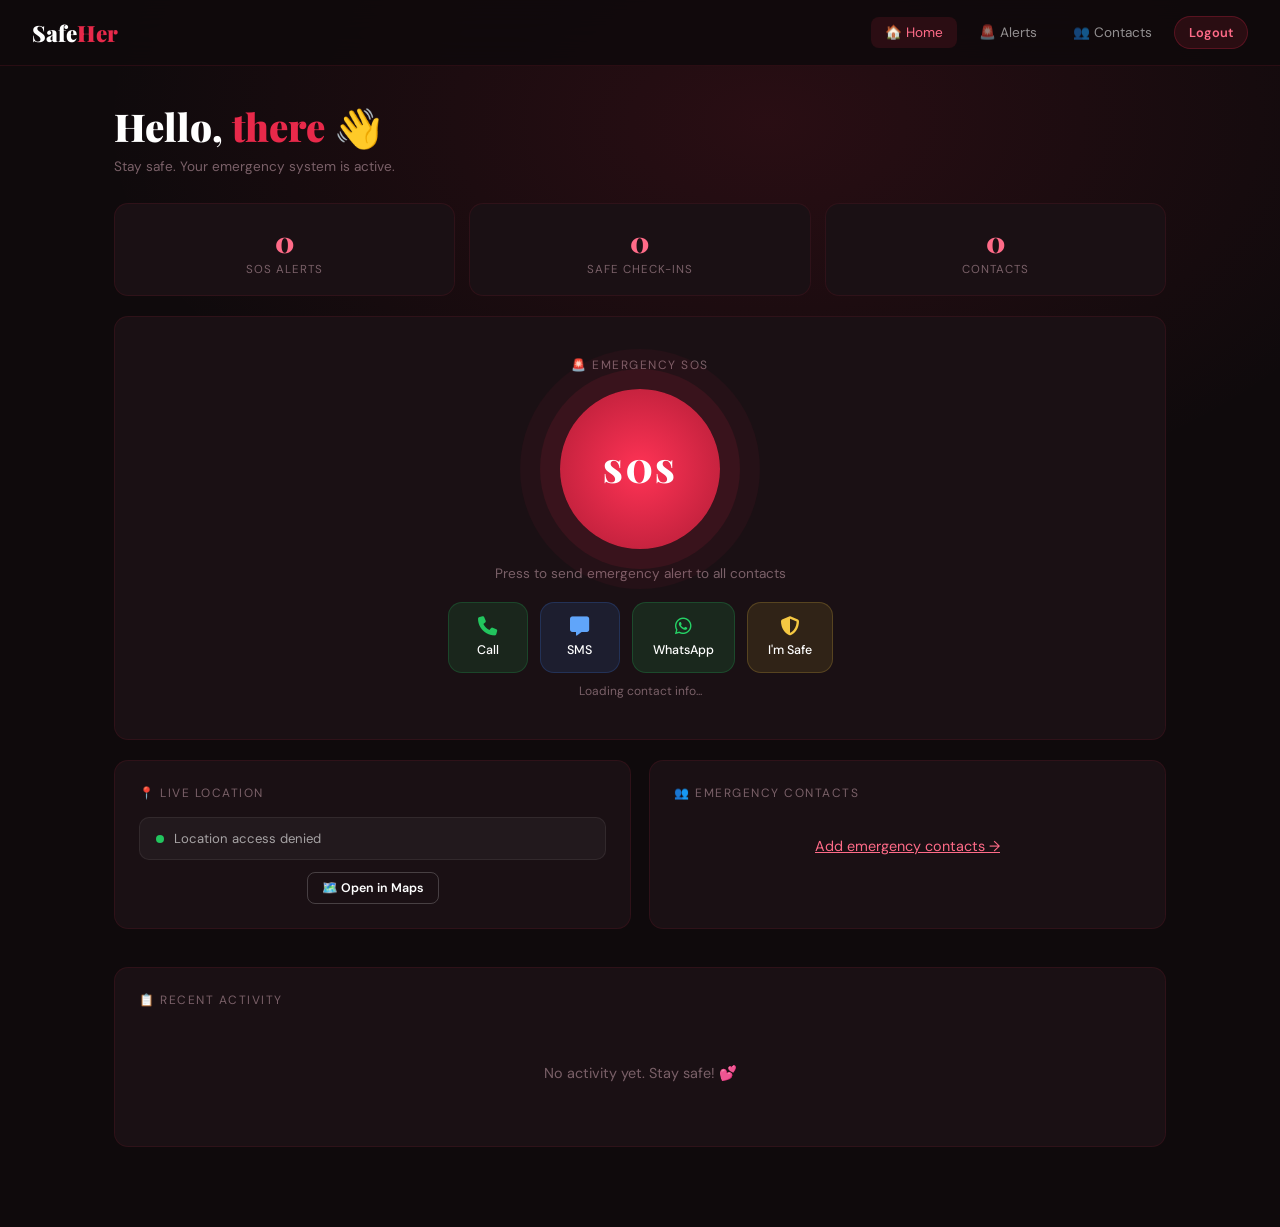
==== src/main/resources/static/index.html @ 032921e8 "SafeHer final year project" ====
<!DOCTYPE html>
<html lang="en">
<head>
<meta charset="UTF-8"/>
<meta name="viewport" content="width=device-width, initial-scale=1.0"/>
<title>SafeHer — Dashboard</title>
<link rel="stylesheet" href="style.css"/>
<link rel="stylesheet" href="https://cdnjs.cloudflare.com/ajax/libs/font-awesome/6.5.0/css/all.min.css"/>
<style>
  body {
    background:
      radial-gradient(ellipse 80% 50% at 60% 10%, rgba(232,41,74,.12) 0%, transparent 65%),
      var(--night);
  }
  .sos-btn {
    width: 160px; height: 160px; border-radius: 50%;
    background: radial-gradient(circle, #ff3355 0%, var(--rose-dk) 100%);
    border: none; cursor: pointer; color: var(--white);
    font-family: 'Playfair Display', serif; font-size: 2rem; font-weight: 900;
    letter-spacing: 3px;
    box-shadow: 0 0 0 20px rgba(232,41,74,.1), 0 0 0 40px rgba(232,41,74,.05);
    transition: all .2s; position: relative;
    animation: pulseRing 2.5s ease-in-out infinite;
  }
  .sos-btn:hover  { transform: scale(1.06); }
  .sos-btn:active { transform: scale(.96); }
  .sos-btn.sending { background: radial-gradient(circle,#f59e0b,#d97706); animation: none; }
  .sos-btn.sent    { background: radial-gradient(circle,#22c55e,#16a34a); animation: none; }

  .action-pills { display: flex; gap: 12px; justify-content: center; flex-wrap: wrap; margin-top: 8px; }
  .action-pill {
    display: flex; flex-direction: column; align-items: center; gap: 6px;
    padding: 14px 20px; border-radius: 14px; border: none; cursor: pointer;
    font-family: 'DM Sans', sans-serif; font-size: .78rem; font-weight: 500;
    color: var(--white); transition: all .2s; min-width: 80px;
  }
  .action-pill i { font-size: 1.2rem; }
  .pill-call  { background: rgba(34,197,94,.12);  border: 1px solid rgba(34,197,94,.2); }
  .pill-call:hover { background: rgba(34,197,94,.22); transform: translateY(-2px); }
  .pill-sms   { background: rgba(59,130,246,.12); border: 1px solid rgba(59,130,246,.2); }
  .pill-sms:hover { background: rgba(59,130,246,.22); transform: translateY(-2px); }
  .pill-wa    { background: rgba(37,211,102,.12); border: 1px solid rgba(37,211,102,.2); }
  .pill-wa:hover { background: rgba(37,211,102,.22); transform: translateY(-2px); }
  .pill-safe  { background: rgba(245,200,66,.1);  border: 1px solid rgba(245,200,66,.2); }
  .pill-safe:hover { background: rgba(245,200,66,.2); transform: translateY(-2px); }

  .stats-row { display: grid; grid-template-columns: repeat(3,1fr); gap: 14px; margin-bottom: 20px; }
  .stat-card { background: var(--card); border: 1px solid rgba(232,41,74,.1); border-radius: var(--radius); padding: 18px 16px; text-align: center; }
  .stat-num  { font-family: 'Playfair Display', serif; font-size: 1.8rem; font-weight: 900; color: var(--rose-lt); }
  .stat-lbl  { font-size: .72rem; color: var(--muted); text-transform: uppercase; letter-spacing: 1px; margin-top: 2px; }

  .location-bar { display: flex; align-items: center; gap: 10px; padding: 12px 16px; background: rgba(255,255,255,.04); border: 1px solid rgba(255,255,255,.07); border-radius: 10px; font-size: .82rem; color: rgba(255,255,255,.6); }
  .loc-dot { width: 8px; height: 8px; border-radius: 50%; background: var(--green); flex-shrink: 0; animation: blink 1.5s infinite; }

  .dash-grid { display: grid; grid-template-columns: 1fr 1fr; gap: 18px; }
  @media(max-width:640px) { .dash-grid { grid-template-columns: 1fr; } .stats-row { grid-template-columns: 1fr 1fr 1fr; } }
</style>
</head>
<body>

<nav class="nav">
  <div class="nav-logo">Safe<span>Her</span></div>
  <div class="nav-links">
    <a href="index.html"    class="nav-link active">🏠 <span>Home</span></a>
    <a href="alerts.html"   class="nav-link">🚨 <span>Alerts</span></a>
    <a href="contacts.html" class="nav-link">👥 <span>Contacts</span></a>
    <button class="btn btn-danger btn-sm" onclick="logout()">Logout</button>
  </div>
</nav>

<div class="page-wrap">

  <!-- Welcome -->
  <div style="margin-bottom:28px;animation:fadeUp .6s ease both">
    <h1 style="font-size:clamp(1.6rem,4vw,2.4rem)">Hello, <span style="color:var(--rose)" id="userName">there</span> 👋</h1>
    <p class="text-muted" style="margin-top:6px">Stay safe. Your emergency system is active.</p>
  </div>

  <!-- Stats -->
  <div class="stats-row" style="animation:fadeUp .6s .1s ease both;opacity:0;animation-fill-mode:forwards">
    <div class="stat-card"><div class="stat-num" id="statAlerts">0</div><div class="stat-lbl">SOS Alerts</div></div>
    <div class="stat-card"><div class="stat-num" id="statCheckins">0</div><div class="stat-lbl">Safe Check-ins</div></div>
    <div class="stat-card"><div class="stat-num" id="statContacts">0</div><div class="stat-lbl">Contacts</div></div>
  </div>

  <!-- SOS Card -->
  <div class="card" style="text-align:center;padding:40px 24px;animation:fadeUp .6s .2s ease both;opacity:0;animation-fill-mode:forwards">
    <div class="card-title">🚨 Emergency SOS</div>
    <div style="margin-bottom:16px">
      <button class="sos-btn" id="sosBtn" onclick="sendSOS()">SOS</button>
    </div>
    <p style="font-size:.85rem;color:var(--muted);margin-bottom:20px" id="sosStatus">
      Press to send emergency alert to all contacts
    </p>

    <!-- Action Pills — now using REAL contact phone -->
    <div class="action-pills">
      <button class="action-pill pill-call" onclick="callContact()">
        <i class="fa fa-phone" style="color:#22c55e"></i>Call
      </button>
      <button class="action-pill pill-sms" onclick="sendSMS()">
        <i class="fa fa-message" style="color:#60a5fa"></i>SMS
      </button>
      <button class="action-pill pill-wa" onclick="sendWhatsApp()">
        <i class="fa-brands fa-whatsapp" style="color:#25D366"></i>WhatsApp
      </button>
      <!-- ✅ NEW: I'm Safe check-in button -->
      <button class="action-pill pill-safe" onclick="doSafeCheckin()">
        <i class="fa fa-shield-halved" style="color:#f5c842"></i>I'm Safe
      </button>
    </div>
    <p style="font-size:.75rem;color:var(--muted);margin-top:10px" id="contactHint">Loading contact info...</p>
  </div>

  <!-- Bottom grid -->
  <div class="dash-grid" style="animation:fadeUp .6s .3s ease both;opacity:0;animation-fill-mode:forwards">

    <!-- Location -->
    <div class="card">
      <div class="card-title">📍 Live Location</div>
      <div class="location-bar" id="locationBar">
        <div class="loc-dot"></div>
        <span id="locationText">Getting your location...</span>
      </div>
      <div style="margin-top:12px;text-align:center">
        <a id="mapLink" href="#" target="_blank" class="btn btn-outline btn-sm" style="border-radius:8px;font-size:.78rem;display:inline-flex">
          🗺️ Open in Maps
        </a>
      </div>
    </div>

    <!-- Quick contacts -->
    <div class="card">
      <div class="card-title">👥 Emergency Contacts</div>
      <div id="quickContacts">
        <div class="empty-state" style="padding:20px">
          <a href="contacts.html" style="color:var(--rose-lt)">Add emergency contacts →</a>
        </div>
      </div>
    </div>

    <!-- Recent alerts + checkins -->
    <div class="card" style="grid-column:1/-1">
      <div class="card-title">📋 Recent Activity</div>
      <div id="recentActivity"><div class="empty-state">No activity yet. Stay safe! 💕</div></div>
    </div>

  </div>
</div>

<div class="toast" id="toast"></div>

<script>
const API      = 'http://10.195.40.223:8086';
const userId   = localStorage.getItem('userId')   || 1;
const userName = localStorage.getItem('userName') || 'there';

// ── State ─────────────────────────────────────────────────────
let currentLat     = null;
let currentLng     = null;
let firstContactPhone = null;  // ✅ stores real contact phone from API

document.getElementById('userName').textContent = userName;

// ── Boot ─────────────────────────────────────────────────────
window.onload = () => {
  getLocation();
  loadContacts();
  loadRecentActivity();
};

// ── GPS ──────────────────────────────────────────────────────
function getLocation() {
  if (!navigator.geolocation) return;
  navigator.geolocation.getCurrentPosition(pos => {
    currentLat = pos.coords.latitude;
    currentLng = pos.coords.longitude;
    const url  = 'https://maps.google.com/?q=' + currentLat + ',' + currentLng;
    document.getElementById('locationText').textContent =
      'Lat: ' + currentLat.toFixed(5) + '  Lng: ' + currentLng.toFixed(5);
    document.getElementById('mapLink').href = url;
  }, () => {
    document.getElementById('locationText').textContent = 'Location access denied';
  });
}

// ── Load contacts + set first contact phone ───────────────────
function loadContacts() {
  fetch(API + '/api/contact/all')
    .then(r => r.json())
    .then(data => {
      document.getElementById('statContacts').textContent = data.length;

      if (data.length > 0) {
        // ✅ Store first contact's phone for Call/SMS/WhatsApp
        firstContactPhone = data[0].phone;
        document.getElementById('contactHint').textContent =
          'Call/SMS will contact: ' + data[0].name + ' (' + data[0].phone + ')';
      } else {
        document.getElementById('contactHint').textContent =
          'Add contacts to enable Call/SMS buttons';
      }

      const el = document.getElementById('quickContacts');
      if (!data.length) {
        el.innerHTML = '<div class="empty-state" style="padding:16px"><a href="contacts.html" style="color:var(--rose-lt)">Add emergency contacts →</a></div>';
        return;
      }
      el.innerHTML = data.slice(0,3).map(c => `
        <div style="display:flex;align-items:center;gap:12px;padding:10px;border-radius:9px;background:rgba(255,255,255,.03);margin-bottom:8px">
          <div style="width:36px;height:36px;border-radius:50%;background:linear-gradient(135deg,var(--rose),var(--rose-dk));display:flex;align-items:center;justify-content:center;font-weight:700;font-size:.88rem;flex-shrink:0">${c.name[0].toUpperCase()}</div>
          <div style="flex:1"><div style="font-size:.88rem;font-weight:500">${c.name}</div><div style="font-size:.76rem;color:var(--muted)">${c.phone}</div></div>
          <a href="tel:${c.phone}" style="color:var(--green);font-size:.8rem;text-decoration:none">📞</a>
        </div>`).join('');
    }).catch(() => {});
}

// ── SOS ──────────────────────────────────────────────────────
function sendSOS() {
  if (!navigator.geolocation) { showToast('Geolocation not supported', 'err'); return; }
  const btn    = document.getElementById('sosBtn');
  const status = document.getElementById('sosStatus');
  btn.textContent = '...'; btn.classList.add('sending'); btn.disabled = true;
  status.textContent = 'Getting location...';

  navigator.geolocation.getCurrentPosition(pos => {
    const lat = pos.coords.latitude;
    const lon = pos.coords.longitude;
    currentLat = lat; currentLng = lon;
    status.textContent = 'Sending alert...';

    fetch(API + '/api/sos/alert', {
      method: 'POST', headers: { 'Content-Type': 'application/json' },
      body: JSON.stringify({ userId: parseInt(userId), latitude: lat, longitude: lon })
    })
    .then(r => r.json())
    .then(() => {
      btn.textContent = '✓'; btn.classList.remove('sending'); btn.classList.add('sent');
      status.innerHTML = '✅ SOS sent! Telegram alert delivered.';
      showToast('🚨 SOS Alert sent! Contacts notified via Telegram.', 'ok');
      loadRecentActivity();
      document.getElementById('statAlerts').textContent =
        parseInt(document.getElementById('statAlerts').textContent) + 1;
      setTimeout(() => {
        btn.textContent = 'SOS'; btn.classList.remove('sent'); btn.disabled = false;
        status.textContent = 'Press to send emergency alert to all contacts';
      }, 8000);
    })
    .catch(() => {
      btn.textContent = 'SOS'; btn.classList.remove('sending'); btn.disabled = false;
      status.textContent = 'Press to send emergency alert to all contacts';
      showToast('❌ Failed to send SOS. Is the server running?', 'err');
    });
  }, () => {
    btn.textContent = 'SOS'; btn.classList.remove('sending'); btn.disabled = false;
    showToast('❌ Location access denied. Please allow location.', 'err');
  });
}

// ── ✅ I'm Safe Check-in ──────────────────────────────────────
function doSafeCheckin() {
  navigator.geolocation.getCurrentPosition(pos => {
    fetch(API + '/api/checkin/safe', {
      method: 'POST', headers: { 'Content-Type': 'application/json' },
      body: JSON.stringify({
        userId:    parseInt(userId),
        latitude:  pos.coords.latitude,
        longitude: pos.coords.longitude,
        note:      'Safe check-in from app'
      })
    })
    .then(r => r.json())
    .then(() => {
      showToast('✅ Safe check-in recorded! Contacts know you are safe.', 'ok');
      document.getElementById('statCheckins').textContent =
        parseInt(document.getElementById('statCheckins').textContent) + 1;
      loadRecentActivity();
    })
    .catch(() => showToast('❌ Check-in failed. Is server running?', 'err'));
  }, () => {
    // If location denied, still do checkin without coords
    fetch(API + '/api/checkin/safe', {
      method: 'POST', headers: { 'Content-Type': 'application/json' },
      body: JSON.stringify({ userId: parseInt(userId), latitude: 0, longitude: 0, note: 'Safe check-in (no GPS)' })
    }).then(() => showToast('✅ Safe check-in recorded!', 'ok'));
  });
}

// ── ✅ Call/SMS/WhatsApp — use REAL contact phone ─────────────
function callContact() {
  const phone = firstContactPhone || localStorage.getItem('userPhone');
  if (!phone) { showToast('No contacts found. Add a contact first!', 'err'); return; }
  window.location.href = 'tel:' + phone;
}

function sendSMS() {
  const phone   = firstContactPhone || localStorage.getItem('userPhone');
  const loc     = currentLat ? 'https://maps.google.com/?q='+currentLat+','+currentLng : '';
  const message = '🚨 SOS ALERT! I need help! ' + loc;
  if (!phone) { showToast('No contacts found. Add a contact first!', 'err'); return; }
  window.location.href = 'sms:' + phone + '?body=' + encodeURIComponent(message);
}

function sendWhatsApp() {
  const phone   = firstContactPhone ? '91' + firstContactPhone.replace(/\D/g,'') : '';
  const loc     = currentLat ? 'https://maps.google.com/?q='+currentLat+','+currentLng : '';
  const message = '🚨 SOS ALERT! I need immediate help! ' + loc;
  if (!phone) { showToast('No contacts found. Add a contact first!', 'err'); return; }
  window.open('https://wa.me/' + phone + '?text=' + encodeURIComponent(message));
}

// ── Recent Activity (SOS alerts + checkins combined) ──────────
function loadRecentActivity() {
  Promise.all([
    fetch(API + '/api/sos/all').then(r => r.json()).catch(() => []),
    fetch(API + '/api/checkin/history/' + userId).then(r => r.json()).catch(() => [])
  ]).then(([alerts, checkins]) => {
    document.getElementById('statAlerts').textContent   = alerts.length;
    document.getElementById('statCheckins').textContent = checkins.length;

    const el = document.getElementById('recentActivity');
    if (!alerts.length && !checkins.length) {
      el.innerHTML = '<div class="empty-state">No activity yet. Stay safe! 💕</div>';
      return;
    }

    // Build combined list with type label
    const allActivity = [
      ...alerts.map(a => ({ type: 'sos', time: a.time, id: a.id, mapLink: a.mapLink })),
      ...checkins.map(c => ({ type: 'safe', time: c.checkedInAt, id: c.id, note: c.note }))
    ].sort((a, b) => new Date(b.time) - new Date(a.time)).slice(0, 6);

    el.innerHTML = '<div style="display:flex;flex-direction:column;gap:8px">' +
      allActivity.map(item => `
        <div style="display:flex;align-items:center;gap:12px;padding:11px 14px;border-radius:9px;background:rgba(255,255,255,.03);border-left:3px solid ${item.type==='sos' ? 'var(--rose)' : 'var(--green)'}">
          <div style="width:8px;height:8px;border-radius:50%;background:${item.type==='sos' ? 'var(--rose)' : 'var(--green)'};flex-shrink:0"></div>
          <div style="flex:1;font-size:.85rem;color:rgba(255,255,255,.8)">
            ${item.type === 'sos'
              ? '🚨 SOS Alert sent'
              : '✅ Safe check-in — ' + (item.note || 'All good')}
          </div>
          <div style="font-size:.75rem;color:var(--muted)">${item.time ? new Date(item.time).toLocaleString('en-IN',{dateStyle:'medium',timeStyle:'short'}) : '—'}</div>
          ${item.mapLink ? '<a href="'+item.mapLink+'" target="_blank" style="font-size:.75rem;color:var(--rose-lt);text-decoration:none">🗺️</a>' : ''}
        </div>`).join('') +
    '</div>';
  });
}

function logout() { localStorage.clear(); window.location.href = 'login.html'; }

function showToast(msg, type) {
  const t = document.getElementById('toast');
  t.textContent = msg; t.className = 'toast ' + type;
  t.classList.add('show');
  setTimeout(() => t.classList.remove('show'), 4000);
}
</script>
</body>
</html>
---- src/main/resources/static/style.css ----
/* ── SafeHer Shared Styles ─────────────────────────────────── */
@import url('https://fonts.googleapis.com/css2?family=Playfair+Display:wght@700;900&family=DM+Sans:wght@300;400;500;600&display=swap');

:root {
  --rose:    #e8294a;
  --rose-lt: #ff6b88;
  --rose-dk: #b01c36;
  --night:   #0f0a0c;
  --card:    #1a1014;
  --card2:   #221318;
  --muted:   #7a6068;
  --white:   #ffffff;
  --green:   #22c55e;
  --gold:    #f5c842;
  --radius:  14px;
  --shadow:  0 8px 40px rgba(232,41,74,.18);
}

*, *::before, *::after { box-sizing: border-box; margin: 0; padding: 0; }
html { scroll-behavior: smooth; }

body {
  font-family: 'DM Sans', sans-serif;
  background: var(--night);
  color: var(--white);
  min-height: 100vh;
}

/* ── Typography ───────────────────────────────────────────── */
h1, h2, h3 { font-family: 'Playfair Display', serif; font-weight: 900; }

/* ── Buttons ──────────────────────────────────────────────── */
.btn {
  display: inline-flex; align-items: center; gap: 8px;
  font-family: 'DM Sans', sans-serif; font-size: .9rem; font-weight: 600;
  padding: 11px 22px; border-radius: 999px; cursor: pointer;
  transition: all .22s; border: none; text-decoration: none;
}
.btn-primary { background: var(--rose); color: var(--white); box-shadow: 0 4px 20px rgba(232,41,74,.35); }
.btn-primary:hover { background: var(--rose-dk); transform: translateY(-2px); }
.btn-outline { background: transparent; color: var(--white); border: 1.5px solid rgba(255,255,255,.2); }
.btn-outline:hover { border-color: var(--rose-lt); color: var(--rose-lt); transform: translateY(-2px); }
.btn-green  { background: rgba(34,197,94,.15); color: var(--green); border: 1px solid rgba(34,197,94,.3); }
.btn-green:hover { background: rgba(34,197,94,.25); }
.btn-danger { background: rgba(232,41,74,.12); color: var(--rose-lt); border: 1px solid rgba(232,41,74,.25); }
.btn-danger:hover { background: rgba(232,41,74,.22); }
.btn-sm { padding: 7px 14px; font-size: .8rem; }
.btn:disabled { opacity: .45; cursor: not-allowed; transform: none !important; }

/* ── Cards ────────────────────────────────────────────────── */
.card {
  background: var(--card);
  border: 1px solid rgba(232,41,74,.1);
  border-radius: var(--radius); padding: 24px;
  margin-bottom: 20px;
}
.card-title {
  font-size: .75rem; text-transform: uppercase; letter-spacing: 1.5px;
  color: var(--muted); margin-bottom: 16px;
}

/* ── Form fields ──────────────────────────────────────────── */
.field { margin-bottom: 16px; }
.field label { display: block; font-size: .8rem; color: rgba(255,255,255,.6); margin-bottom: 6px; font-weight: 500; }
.field input {
  width: 100%; padding: 12px 16px; border-radius: 10px;
  background: rgba(255,255,255,.05); border: 1.5px solid rgba(255,255,255,.1);
  color: var(--white); font-family: 'DM Sans', sans-serif; font-size: .92rem;
  outline: none; transition: border-color .2s;
}
.field input:focus { border-color: var(--rose); background: rgba(232,41,74,.05); }
.field input::placeholder { color: rgba(255,255,255,.25); }

/* ── Table ────────────────────────────────────────────────── */
.tbl { width: 100%; border-collapse: collapse; }
.tbl th {
  text-align: left; font-size: .75rem; text-transform: uppercase;
  letter-spacing: 1px; color: var(--muted); padding: 10px 14px;
  border-bottom: 1px solid rgba(255,255,255,.06); font-weight: 500;
}
.tbl td {
  padding: 12px 14px; font-size: .88rem; border-bottom: 1px solid rgba(255,255,255,.04);
  color: rgba(255,255,255,.8);
}
.tbl tr:hover td { background: rgba(232,41,74,.04); }
.tbl tr:last-child td { border-bottom: none; }

/* ── Nav ──────────────────────────────────────────────────── */
.nav {
  position: fixed; top: 0; left: 0; width: 100%; z-index: 100;
  display: flex; align-items: center; justify-content: space-between;
  padding: 16px 32px;
  background: rgba(15,10,12,.88); backdrop-filter: blur(16px);
  border-bottom: 1px solid rgba(232,41,74,.12);
}
.nav-logo { font-family: 'Playfair Display', serif; font-size: 1.4rem; font-weight: 900; }
.nav-logo span { color: var(--rose); }
.nav-links { display: flex; gap: 8px; align-items: center; }
.nav-link {
  font-size: .85rem; color: rgba(255,255,255,.55); padding: 7px 14px;
  border-radius: 8px; cursor: pointer; transition: all .2s;
  text-decoration: none; background: none; border: none; font-family: 'DM Sans', sans-serif;
}
.nav-link:hover, .nav-link.active { color: var(--white); background: rgba(232,41,74,.12); }
.nav-link.active { color: var(--rose-lt); }

/* ── Page wrapper ─────────────────────────────────────────── */
.page-wrap { padding: 100px 24px 60px; max-width: 1100px; margin: 0 auto; }
.page-wrap.narrow { max-width: 480px; padding-top: 120px; }

/* ── Auth box ─────────────────────────────────────────────── */
.auth-wrap { min-height: 100vh; display: flex; align-items: center; justify-content: center; padding: 24px; }
.auth-box {
  width: 100%; max-width: 420px;
  background: var(--card); border: 1px solid rgba(232,41,74,.15);
  border-radius: 20px; padding: 44px 36px; box-shadow: var(--shadow);
}
.auth-logo { font-family: 'Playfair Display', serif; font-size: 1.8rem; font-weight: 900; text-align: center; margin-bottom: 4px; }
.auth-logo span { color: var(--rose); }
.auth-sub { text-align: center; font-size: .85rem; color: var(--muted); margin-bottom: 32px; }
.auth-tabs { display: flex; background: rgba(255,255,255,.05); border-radius: 10px; padding: 4px; gap: 4px; margin-bottom: 24px; }
.auth-tab { flex: 1; padding: 10px; border: none; border-radius: 8px; cursor: pointer; font-family: 'DM Sans', sans-serif; font-size: .88rem; font-weight: 500; background: transparent; color: var(--muted); transition: all .2s; }
.auth-tab.active { background: var(--rose); color: var(--white); }

/* ── Toast ────────────────────────────────────────────────── */
.toast {
  position: fixed; bottom: 28px; left: 50%;
  transform: translateX(-50%) translateY(100px);
  padding: 13px 26px; border-radius: 999px;
  font-size: .88rem; font-weight: 500; z-index: 9999;
  transition: transform .4s cubic-bezier(.34,1.56,.64,1);
  max-width: 90vw; text-align: center; pointer-events: none;
}
.toast.ok  { background: var(--green);  color: #fff; box-shadow: 0 6px 24px rgba(34,197,94,.35); }
.toast.err { background: var(--rose);   color: #fff; box-shadow: 0 6px 24px rgba(232,41,74,.4); }
.toast.show { transform: translateX(-50%) translateY(0); }

/* ── Badge ────────────────────────────────────────────────── */
.badge {
  display: inline-flex; align-items: center; gap: 5px;
  font-size: .72rem; padding: 3px 10px; border-radius: 999px; font-weight: 500;
}
.badge-green { background: rgba(34,197,94,.12); color: var(--green); border: 1px solid rgba(34,197,94,.2); }
.badge-rose  { background: rgba(232,41,74,.12); color: var(--rose-lt); border: 1px solid rgba(232,41,74,.2); }
.badge-muted { background: rgba(255,255,255,.06); color: var(--muted); border: 1px solid rgba(255,255,255,.08); }

/* ── Spinner ──────────────────────────────────────────────── */
.spinner { display: inline-block; width: 15px; height: 15px; border: 2px solid rgba(255,255,255,.25); border-top-color: #fff; border-radius: 50%; animation: spin .6s linear infinite; vertical-align: middle; margin-right: 6px; }
@keyframes spin { to { transform: rotate(360deg); } }

/* ── Misc ─────────────────────────────────────────────────── */
.divider { height: 1px; background: rgba(255,255,255,.07); margin: 20px 0; }
.text-muted { color: var(--muted); font-size: .85rem; }
.text-rose  { color: var(--rose-lt); }
.empty-state { text-align: center; padding: 40px; color: var(--muted); font-size: .9rem; }

/* ── Animations ───────────────────────────────────────────── */
@keyframes fadeUp { from { opacity:0; transform:translateY(20px); } to { opacity:1; transform:translateY(0); } }
@keyframes pulseRing { 0%,100%{box-shadow:0 0 0 0 rgba(232,41,74,.4);} 50%{box-shadow:0 0 0 20px rgba(232,41,74,0);} }
@keyframes blink { 0%,100%{opacity:1} 50%{opacity:.2} }

/* ── Scrollbar ────────────────────────────────────────────── */
::-webkit-scrollbar { width: 5px; }
::-webkit-scrollbar-track { background: var(--night); }
::-webkit-scrollbar-thumb { background: rgba(232,41,74,.3); border-radius: 99px; }

/* ── Responsive ───────────────────────────────────────────── */
@media(max-width:640px) {
  .nav { padding: 14px 16px; }
  .page-wrap { padding: 90px 16px 40px; }
  .nav-link span { display: none; }
}
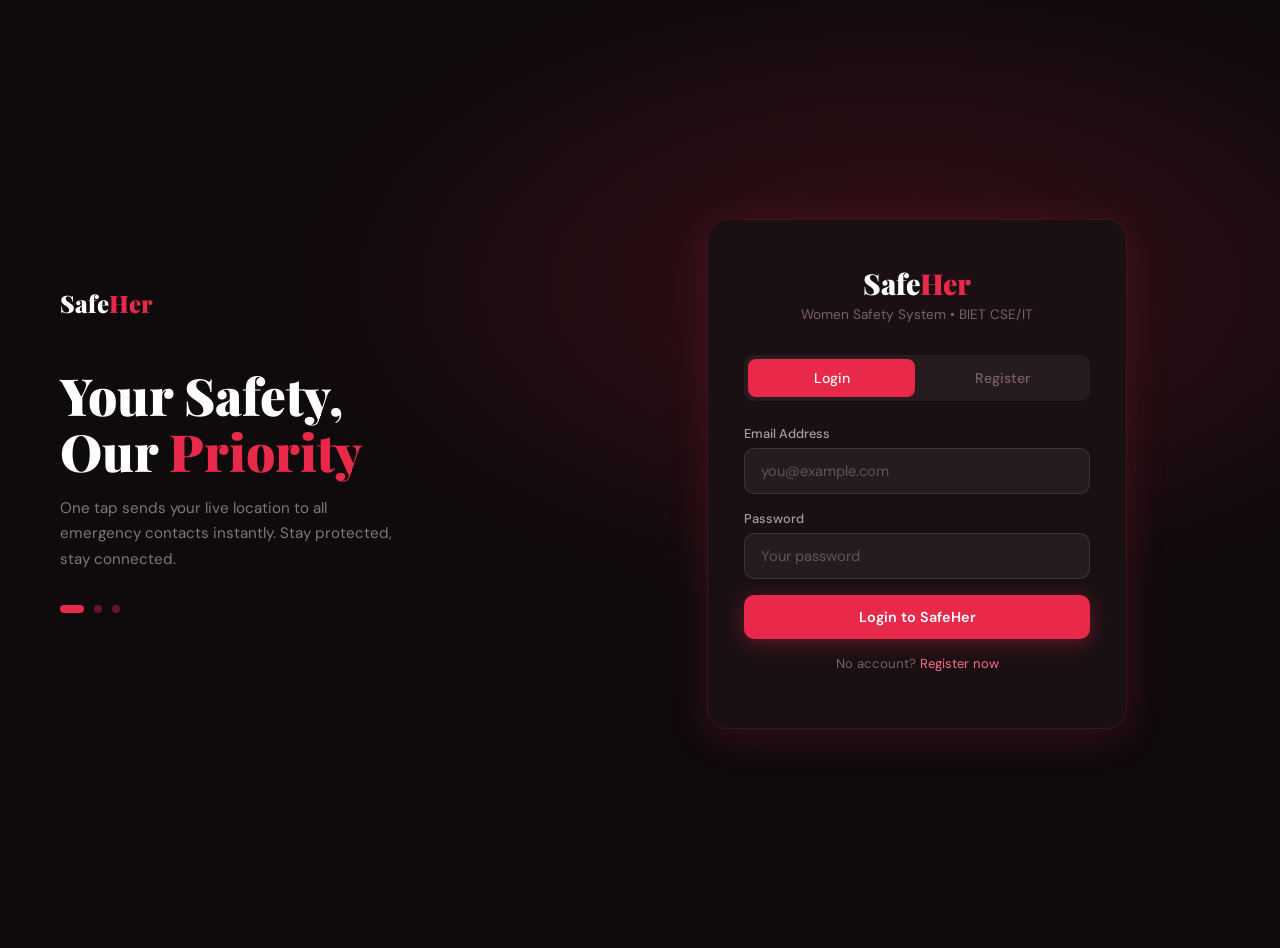
==== commit 5d38c547: "update frontend and contact security" ====
--- a/src/main/resources/static/index.html
+++ b/src/main/resources/static/index.html
@@ -93,7 +93,6 @@
       Press to send emergency alert to all contacts
     </p>
 
-    <!-- Action Pills — now using REAL contact phone -->
     <div class="action-pills">
       <button class="action-pill pill-call" onclick="callContact()">
         <i class="fa fa-phone" style="color:#22c55e"></i>Call
@@ -104,7 +103,6 @@
       <button class="action-pill pill-wa" onclick="sendWhatsApp()">
         <i class="fa-brands fa-whatsapp" style="color:#25D366"></i>WhatsApp
       </button>
-      <!-- ✅ NEW: I'm Safe check-in button -->
       <button class="action-pill pill-safe" onclick="doSafeCheckin()">
         <i class="fa fa-shield-halved" style="color:#f5c842"></i>I'm Safe
       </button>
@@ -139,7 +137,7 @@
       </div>
     </div>
 
-    <!-- Recent alerts + checkins -->
+    <!-- Recent activity -->
     <div class="card" style="grid-column:1/-1">
       <div class="card-title">📋 Recent Activity</div>
       <div id="recentActivity"><div class="empty-state">No activity yet. Stay safe! 💕</div></div>
@@ -151,48 +149,45 @@
 <div class="toast" id="toast"></div>
 
 <script>
-const API      = 'http://10.195.40.223:8086';
-const userId   = localStorage.getItem('userId')   || 1;
+const API      = window.location.origin;
+const userId   = localStorage.getItem('userId');
 const userName = localStorage.getItem('userName') || 'there';
 
-// ── State ─────────────────────────────────────────────────────
-let currentLat     = null;
-let currentLng     = null;
-let firstContactPhone = null;  // ✅ stores real contact phone from API
+// Redirect to login if not logged in
+if (!userId) { window.location.href = 'login.html'; }
+
+let currentLat        = null;
+let currentLng        = null;
+let firstContactPhone = null;
 
 document.getElementById('userName').textContent = userName;
 
-// ── Boot ─────────────────────────────────────────────────────
-window.onload = () => {
-  getLocation();
-  loadContacts();
-  loadRecentActivity();
-};
-
-// ── GPS ──────────────────────────────────────────────────────
-function getLocation() {
-  if (!navigator.geolocation) return;
+// Auto-get location on load
+if (navigator.geolocation) {
   navigator.geolocation.getCurrentPosition(pos => {
     currentLat = pos.coords.latitude;
     currentLng = pos.coords.longitude;
-    const url  = 'https://maps.google.com/?q=' + currentLat + ',' + currentLng;
     document.getElementById('locationText').textContent =
-      'Lat: ' + currentLat.toFixed(5) + '  Lng: ' + currentLng.toFixed(5);
-    document.getElementById('mapLink').href = url;
+      `${currentLat.toFixed(5)}, ${currentLng.toFixed(5)}`;
+    document.getElementById('mapLink').href =
+      `https://maps.google.com/?q=${currentLat},${currentLng}`;
   }, () => {
     document.getElementById('locationText').textContent = 'Location access denied';
   });
 }
 
-// ── Load contacts + set first contact phone ───────────────────
+window.onload = () => { loadContacts(); loadRecentActivity(); };
+
+// ✅ FIX: Send requestingUserId header so backend only returns THIS user's contacts
 function loadContacts() {
-  fetch(API + '/api/contact/all')
-    .then(r => r.json())
+  fetch(API + '/api/contact/user/' + userId, {
+    headers: { 'requestingUserId': userId }        // ← REQUIRED by backend
+  })
+    .then(r => r.ok ? r.json() : [])
     .then(data => {
       document.getElementById('statContacts').textContent = data.length;
 
       if (data.length > 0) {
-        // ✅ Store first contact's phone for Call/SMS/WhatsApp
         firstContactPhone = data[0].phone;
         document.getElementById('contactHint').textContent =
           'Call/SMS will contact: ' + data[0].name + ' (' + data[0].phone + ')';
@@ -215,7 +210,7 @@
     }).catch(() => {});
 }
 
-// ── SOS ──────────────────────────────────────────────────────
+// ✅ FIX: Send requestingUserId header; backend enforces this user's alert only
 function sendSOS() {
   if (!navigator.geolocation) { showToast('Geolocation not supported', 'err'); return; }
   const btn    = document.getElementById('sosBtn');
@@ -230,14 +225,21 @@
     status.textContent = 'Sending alert...';
 
     fetch(API + '/api/sos/alert', {
-      method: 'POST', headers: { 'Content-Type': 'application/json' },
+      method: 'POST',
+      headers: {
+        'Content-Type': 'application/json',
+        'requestingUserId': userId                 // ← REQUIRED by backend
+      },
       body: JSON.stringify({ userId: parseInt(userId), latitude: lat, longitude: lon })
     })
-    .then(r => r.json())
+    .then(r => {
+      if (r.status === 403) throw new Error('forbidden');
+      return r.json();
+    })
     .then(() => {
       btn.textContent = '✓'; btn.classList.remove('sending'); btn.classList.add('sent');
-      status.innerHTML = '✅ SOS sent! Telegram alert delivered.';
-      showToast('🚨 SOS Alert sent! Contacts notified via Telegram.', 'ok');
+      status.innerHTML = '✅ SOS sent! Contacts notified.';
+      showToast('🚨 SOS Alert sent! Contacts notified via SMS.', 'ok');
       loadRecentActivity();
       document.getElementById('statAlerts').textContent =
         parseInt(document.getElementById('statAlerts').textContent) + 1;
@@ -246,10 +248,10 @@
         status.textContent = 'Press to send emergency alert to all contacts';
       }, 8000);
     })
-    .catch(() => {
+    .catch(err => {
       btn.textContent = 'SOS'; btn.classList.remove('sending'); btn.disabled = false;
       status.textContent = 'Press to send emergency alert to all contacts';
-      showToast('❌ Failed to send SOS. Is the server running?', 'err');
+      showToast(err.message === 'forbidden' ? '❌ Access denied. Please log in again.' : '❌ Failed to send SOS. Is the server running?', 'err');
     });
   }, () => {
     btn.textContent = 'SOS'; btn.classList.remove('sending'); btn.disabled = false;
@@ -257,7 +259,6 @@
   });
 }
 
-// ── ✅ I'm Safe Check-in ──────────────────────────────────────
 function doSafeCheckin() {
   navigator.geolocation.getCurrentPosition(pos => {
     fetch(API + '/api/checkin/safe', {
@@ -271,14 +272,13 @@
     })
     .then(r => r.json())
     .then(() => {
-      showToast('✅ Safe check-in recorded! Contacts know you are safe.', 'ok');
+      showToast('✅ Safe check-in recorded!', 'ok');
       document.getElementById('statCheckins').textContent =
         parseInt(document.getElementById('statCheckins').textContent) + 1;
       loadRecentActivity();
     })
     .catch(() => showToast('❌ Check-in failed. Is server running?', 'err'));
   }, () => {
-    // If location denied, still do checkin without coords
     fetch(API + '/api/checkin/safe', {
       method: 'POST', headers: { 'Content-Type': 'application/json' },
       body: JSON.stringify({ userId: parseInt(userId), latitude: 0, longitude: 0, note: 'Safe check-in (no GPS)' })
@@ -286,7 +286,6 @@
   });
 }
 
-// ── ✅ Call/SMS/WhatsApp — use REAL contact phone ─────────────
 function callContact() {
   const phone = firstContactPhone || localStorage.getItem('userPhone');
   if (!phone) { showToast('No contacts found. Add a contact first!', 'err'); return; }
@@ -309,10 +308,12 @@
   window.open('https://wa.me/' + phone + '?text=' + encodeURIComponent(message));
 }
 
-// ── Recent Activity (SOS alerts + checkins combined) ──────────
+// ✅ FIX: Use /api/sos/history/{userId} (user-scoped) instead of /api/sos/all
 function loadRecentActivity() {
   Promise.all([
-    fetch(API + '/api/sos/all').then(r => r.json()).catch(() => []),
+    fetch(API + '/api/sos/history/' + userId, {
+      headers: { 'requestingUserId': userId }      // ← REQUIRED by backend
+    }).then(r => r.ok ? r.json() : []).catch(() => []),
     fetch(API + '/api/checkin/history/' + userId).then(r => r.json()).catch(() => [])
   ]).then(([alerts, checkins]) => {
     document.getElementById('statAlerts').textContent   = alerts.length;
@@ -324,7 +325,6 @@
       return;
     }
 
-    // Build combined list with type label
     const allActivity = [
       ...alerts.map(a => ({ type: 'sos', time: a.time, id: a.id, mapLink: a.mapLink })),
       ...checkins.map(c => ({ type: 'safe', time: c.checkedInAt, id: c.id, note: c.note }))
